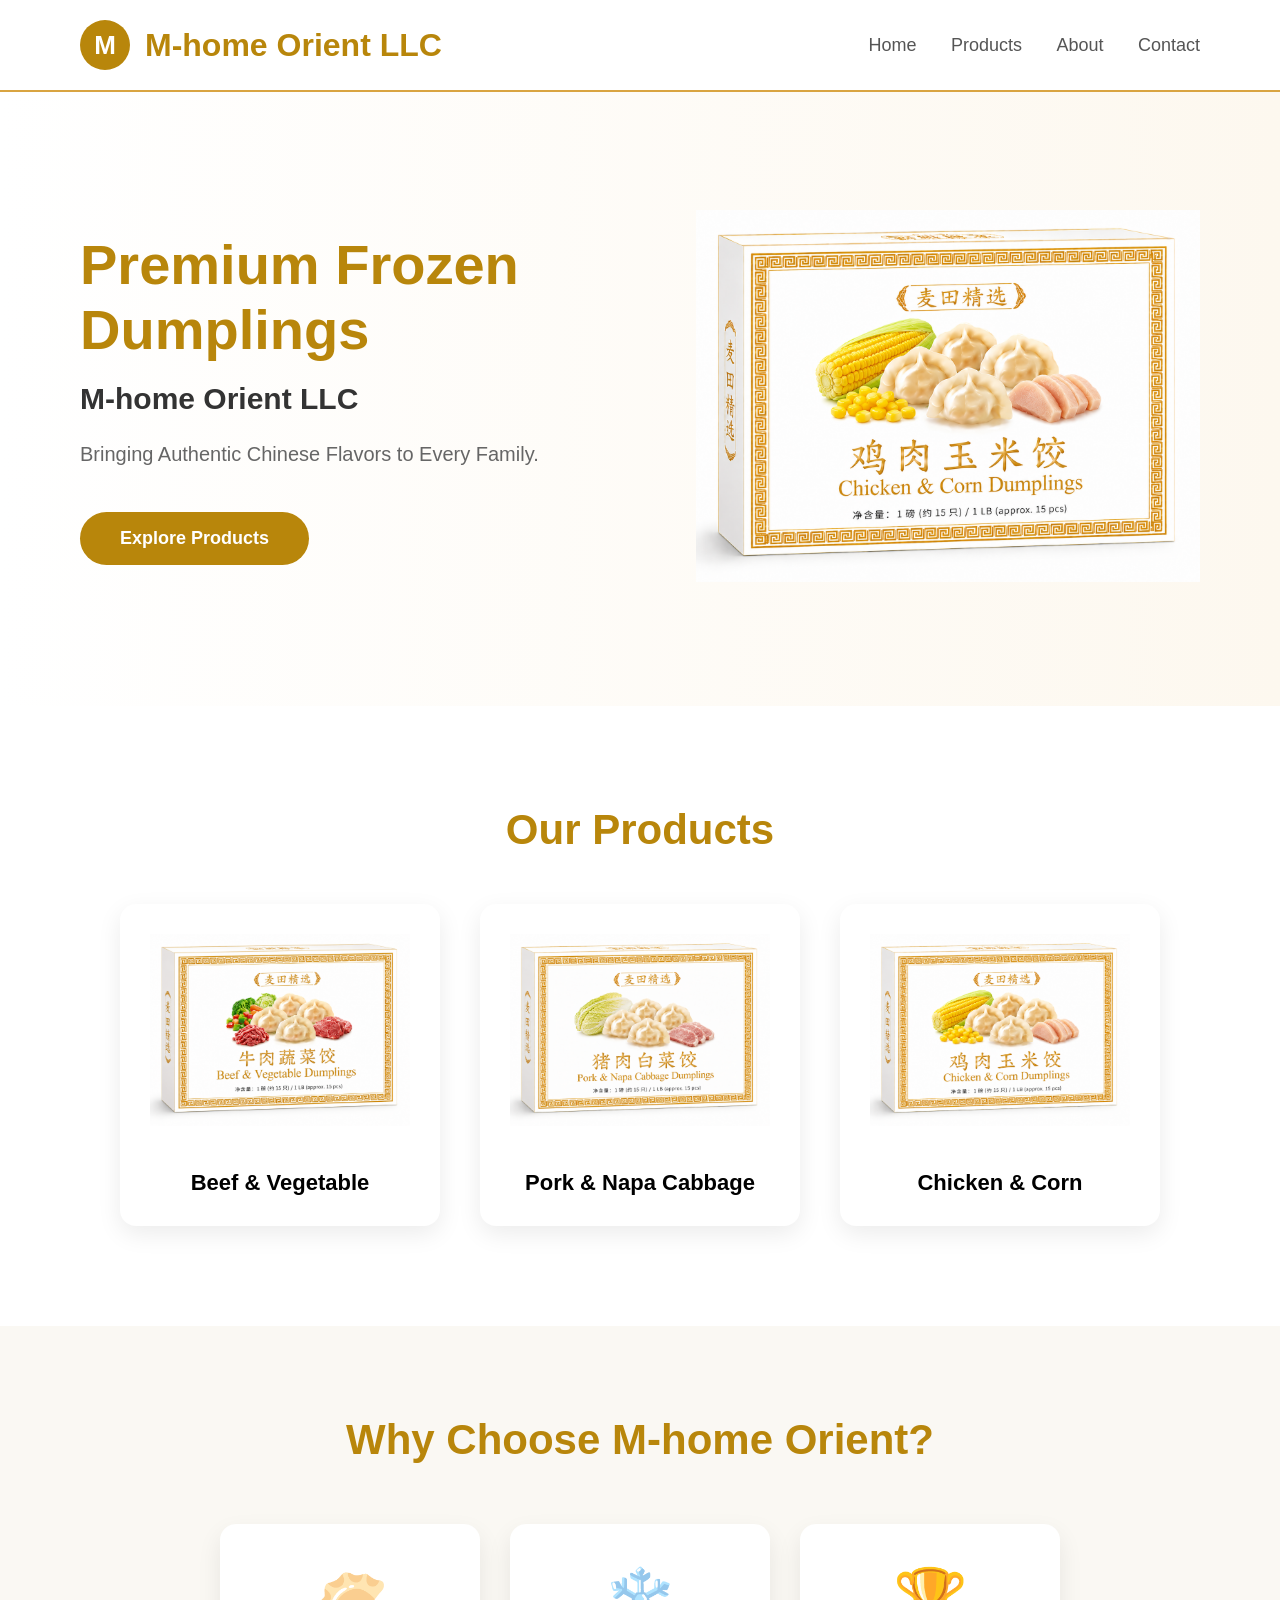
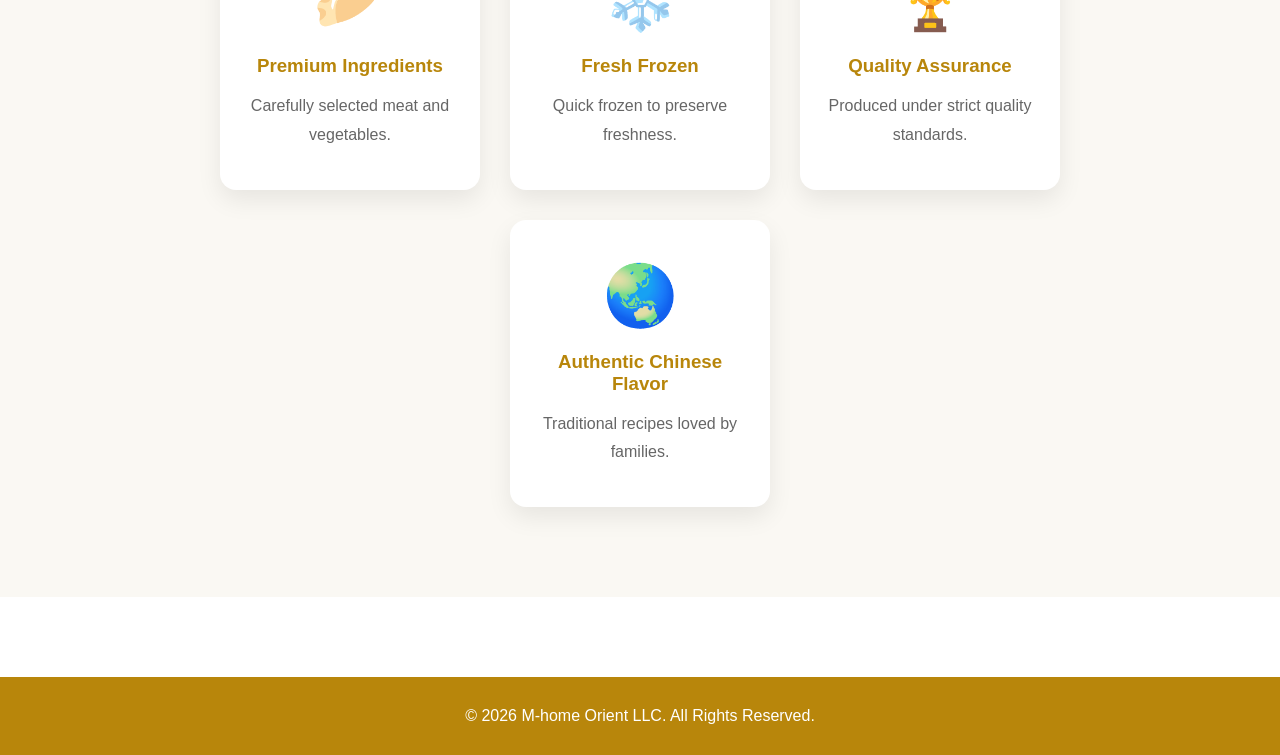
==== index.html @ da1ca9e5 "Add files via upload Initial website" ====
<!DOCTYPE html>
<html lang="en">

<head>

	<meta charset="UTF-8">

	<meta name="viewport" content="width=device-width, initial-scale=1.0">

	<title>M-home Orient LLC</title>

	<link rel="stylesheet" href="assets/css/style.css">

</head>

<body>

	<header>

		<div class="logo">

    <span class="logo-icon">M</span>

    M-home Orient LLC

</div>

		<nav>

			<a href="#">Home</a>

			<a href="products.html">Products</a>

			<a href="#">About</a>

			<a href="#">Contact</a>

		</nav>

	</header>
<section class="hero">

    <div class="hero-text">

        <h1>Premium Frozen Dumplings</h1>

        <h2>M-home Orient LLC</h2>

        <p>
            Bringing Authentic Chinese Flavors to Every Family.
        </p>

        <a href="#" class="btn">Explore Products</a>

    </div>

    <div class="hero-image">

        <img src="assets/images/chicken-box.png" alt="Chicken Dumplings">

    </div>

</section>
<section class="products">

    <h2>Our Products</h2>

    <div class="product-list">

        <div class="product-card">
            <img src="assets/images/beef-box.png">
            <h3>Beef & Vegetable</h3>
        </div>

        <div class="product-card">
            <img src="assets/images/pork-box.png">
            <h3>Pork & Napa Cabbage</h3>
        </div>

        <div class="product-card">
            <img src="assets/images/chicken-box.png">
            <h3>Chicken & Corn</h3>
        </div>

    </div>

</section>
<section class="why-us">

    <h2>Why Choose M-home Orient?</h2>

    <div class="features">

        <div class="feature">
            <div class="icon">🥟</div>
            <h3>Premium Ingredients</h3>
            <p>Carefully selected meat and vegetables.</p>
        </div>

        <div class="feature">
            <div class="icon">❄️</div>
            <h3>Fresh Frozen</h3>
            <p>Quick frozen to preserve freshness.</p>
        </div>

        <div class="feature">
            <div class="icon">🏆</div>
            <h3>Quality Assurance</h3>
            <p>Produced under strict quality standards.</p>
        </div>

        <div class="feature">
            <div class="icon">🌏</div>
            <h3>Authentic Chinese Flavor</h3>
            <p>Traditional recipes loved by families.</p>
        </div>

    </div>

</section>
<footer>

    <p>© 2026 M-home Orient LLC. All Rights Reserved.</p>

</footer>
</body>

</html>
---- assets/css/style.css ----
*{
    margin:0;
    padding:0;
    box-sizing:border-box;
}

body{

    font-family:Arial,sans-serif;

    background:#ffffff;

    padding-top:90px;

}

header{

    position: fixed;

    top: 0;

    left: 0;

    width: 100%;

    display:flex;

    justify-content:space-between;

    align-items:center;

    padding:20px 80px;

    background:white;

    border-bottom:2px solid #d9a441;

    z-index:1000;

}

.logo{

    font-size:32px;

    font-weight:bold;

    color:#b8860b;

}

nav a{

    text-decoration:none;

    margin-left:30px;

    color:#555;

    font-size:18px;

}

nav a:hover{

    color:#b8860b;

}
/* Hero */

.hero{

    display:flex;

    justify-content:space-between;

    align-items:center;

    padding:120px 80px;

    background:linear-gradient(to right,#fff,#fdf8ef);

}

.hero-text{

    width:50%;

}

.hero-text h1{

    font-size:56px;

    color:#B8860B;

    margin-bottom:20px;

}

.hero-text h2{

    font-size:30px;

    color:#333;

    margin-bottom:20px;

}

.hero-text p{

    font-size:20px;

    color:#666;

    line-height:1.8;

    margin-bottom:40px;

}

.btn{

    display:inline-block;

    background:#B8860B;

    color:white;

    padding:16px 40px;

    border-radius:40px;

    text-decoration:none;

    font-size:18px;

    font-weight:bold;

    transition:.3s;

}

.btn:hover{

    transform:translateY(-3px);

    box-shadow:0 10px 25px rgba(184,134,11,.4);

}

.hero-image{

    width:45%;

}

.hero-image img{

    width:100%;

    animation:float 4s ease-in-out infinite;

}
.products{

    padding:100px 80px;

    text-align:center;

}

.products h2{

    font-size:42px;

    color:#B8860B;

    margin-bottom:50px;

}

.product-list{

    display:flex;

    justify-content:center;

    gap:40px;

}

.product-card{

    width:320px;

    background:white;

    border-radius:15px;

    box-shadow:0 5px 20px rgba(0,0,0,.08);

    padding:20px;

    transition:.3s;

}

.product-card:hover{

    transform:translateY(-8px);

}

.product-card img{

    width:100%;

}

.product-card h3{

    margin-top:20px;

    font-size:22px;

}
.logo{

    display:flex;

    align-items:center;

    font-size:32px;

    font-weight:bold;

    color:#B8860B;

}

.logo-icon{

    width:50px;

    height:50px;

    background:#B8860B;

    color:white;

    border-radius:50%;

    display:flex;

    align-items:center;

    justify-content:center;

    margin-right:15px;

    font-size:26px;

}
@keyframes float{

    0%{

        transform:translateY(0);

    }

    50%{

        transform:translateY(-12px);

    }

    100%{

        transform:translateY(0);

    }

}
/* Why Choose Us */

.why-us{

    padding:90px 80px;

    background:#faf8f3;

    text-align:center;

}

.why-us h2{

    font-size:42px;

    color:#B8860B;

    margin-bottom:60px;

}

.features{

    display:flex;

    justify-content:center;

    gap:30px;

    flex-wrap:wrap;

}

.feature{

    width:260px;

    background:white;

    padding:40px 25px;

    border-radius:16px;

    box-shadow:0 10px 25px rgba(0,0,0,.08);

    transition:.3s;

}

.feature:hover{

    transform:translateY(-10px);

}

.icon{

    font-size:60px;

    margin-bottom:20px;

}

.feature h3{

    color:#B8860B;

    margin-bottom:15px;

}

.feature p{

    color:#666;

    line-height:1.8;

}
footer{

    background:#B8860B;

    color:white;

    text-align:center;

    padding:30px;

    margin-top:80px;

}
/* Products Page */

.page-title{

    text-align:center;

    padding:130px 20px 60px;

}

.page-title h1{

    font-size:52px;

    color:#B8860B;

    margin-bottom:15px;

}

.page-title p{

    color:#777;

    font-size:22px;

}

.products-page{

    display:grid;

    grid-template-columns:repeat(3,1fr);

    gap:40px;

    padding:40px 80px 100px;

}

.product-card{

    background:white;

    border-radius:16px;

    box-shadow:0 8px 25px rgba(0,0,0,.08);

    padding:30px;

    text-align:center;

    transition:.3s;

}

.product-card:hover{

    transform:translateY(-10px);

}

.product-card img{

    width:100%;

    margin-bottom:20px;

}

.product-card h2{

    font-size:26px;

    color:#B8860B;

    margin-bottom:20px;

}

.product-card p{

    line-height:2;

    color:#555;

    margin-bottom:30px;

}

.active{

    color:#B8860B !important;

    font-weight:bold;

}
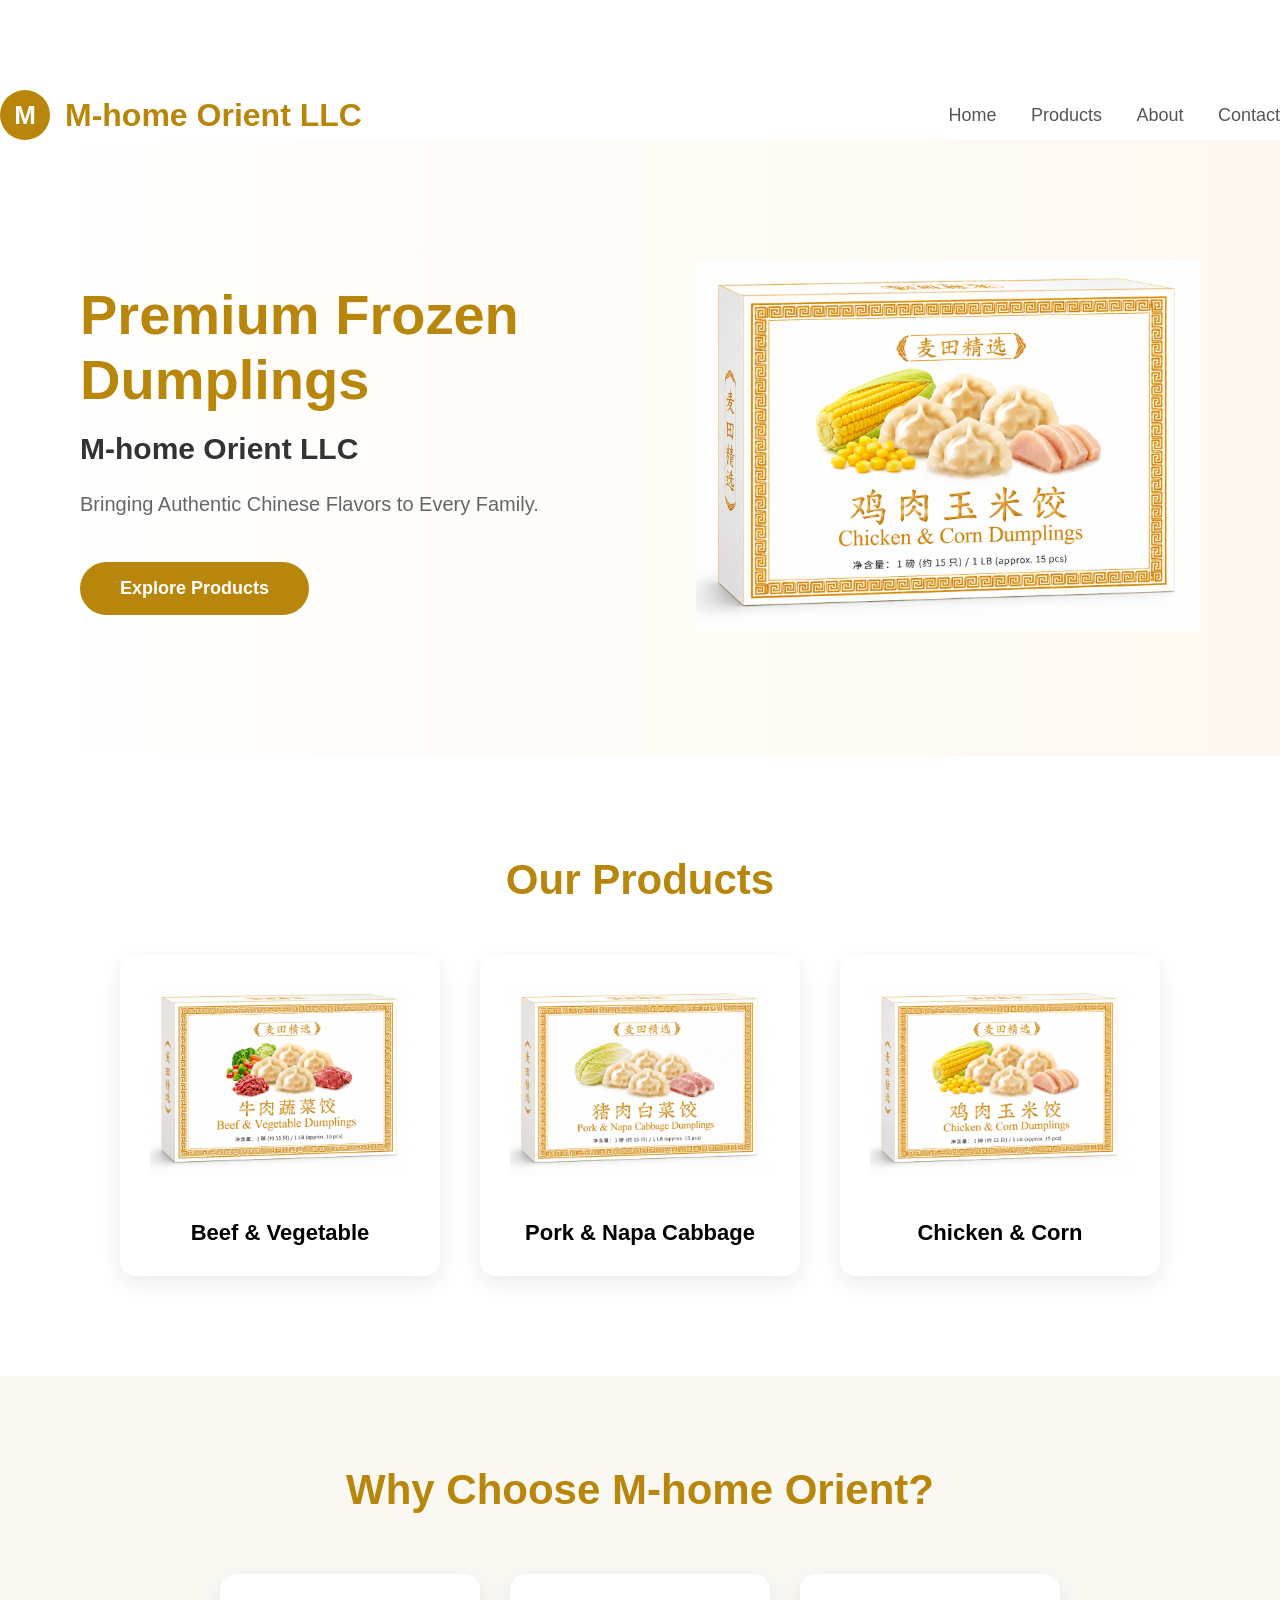
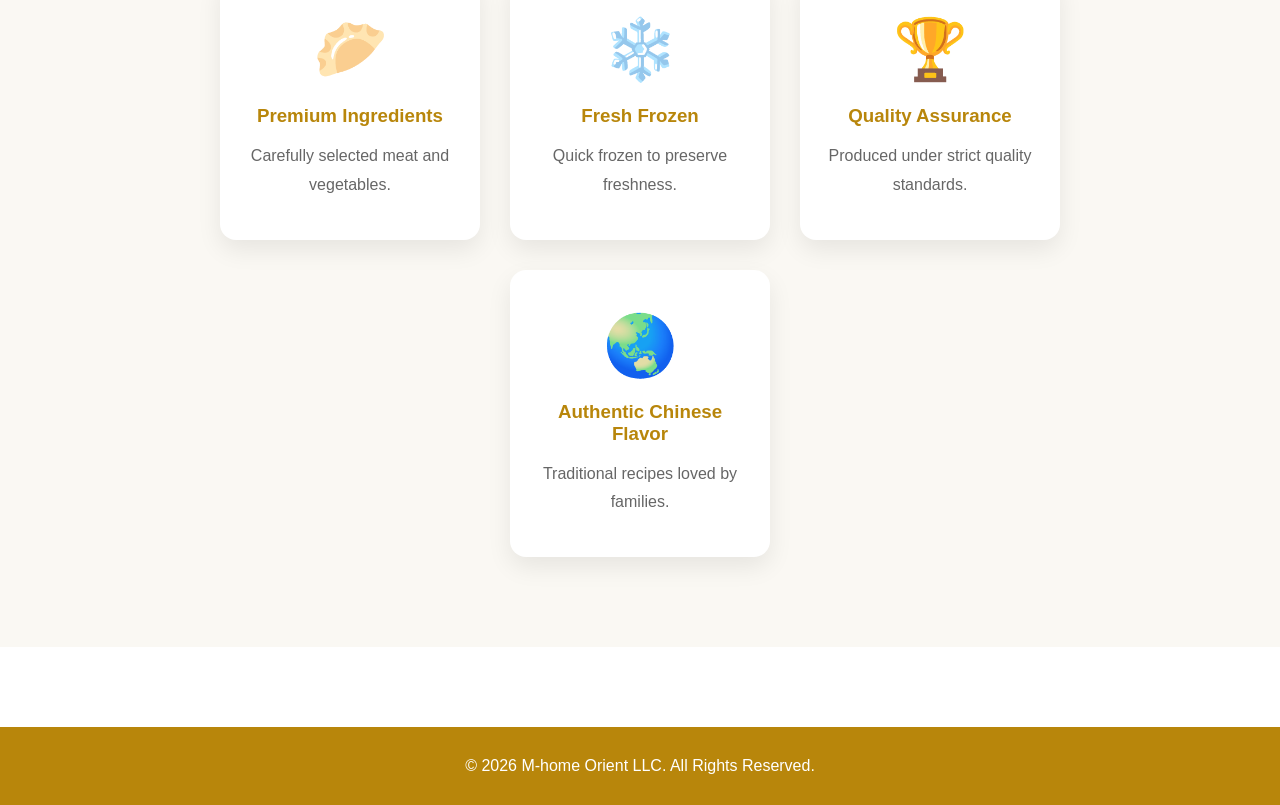
==== commit df8345a8: "Add files via upload Update contact page and company information" ====
--- a/index.html
+++ b/index.html
@@ -33,7 +33,7 @@
 
 			<a href="#">About</a>
 
-			<a href="#">Contact</a>
+			<a href="contact.html">Contact</a>
 
 		</nav>
 
--- a/assets/css/style.css
+++ b/assets/css/style.css
@@ -16,461 +16,661 @@
 
 header{
 
-    position: fixed;
-
-    top: 0;
-
-    left: 0;
-
-    width: 100%;
-
     display:flex;
 
     justify-content:space-between;
 
     align-items:center;
 
-    padding:20px 80px;
+    flex-wrap:wrap;
+
+}
+
+.logo{
+
+    font-size:32px;
+
+    font-weight:bold;
+
+    color:#b8860b;
+
+}
+
+nav a{
+
+    text-decoration:none;
+
+    margin-left:30px;
+
+    color:#555;
+
+    font-size:18px;
+
+}
+
+nav a:hover{
+
+    color:#b8860b;
+
+}
+/* Hero */
+
+.hero{
+
+    display:flex;
+
+    justify-content:space-between;
+
+    align-items:center;
+
+    padding:120px 80px;
+
+    background:linear-gradient(to right,#fff,#fdf8ef);
+
+}
+
+.hero-text{
+
+    width:50%;
+
+}
+
+.hero-text h1{
+
+    font-size:56px;
+
+    color:#B8860B;
+
+    margin-bottom:20px;
+
+}
+
+.hero-text h2{
+
+    font-size:30px;
+
+    color:#333;
+
+    margin-bottom:20px;
+
+}
+
+.hero-text p{
+
+    font-size:20px;
+
+    color:#666;
+
+    line-height:1.8;
+
+    margin-bottom:40px;
+
+}
+
+.btn{
+
+    display:inline-block;
+
+    background:#B8860B;
+
+    color:white;
+
+    padding:16px 40px;
+
+    border-radius:40px;
+
+    text-decoration:none;
+
+    font-size:18px;
+
+    font-weight:bold;
+
+    transition:.3s;
+
+}
+
+.btn:hover{
+
+    transform:translateY(-3px);
+
+    box-shadow:0 10px 25px rgba(184,134,11,.4);
+
+}
+
+.hero-image{
+
+    width:45%;
+
+}
+
+.hero-image img{
+
+    width:100%;
+
+    animation:float 4s ease-in-out infinite;
+
+}
+.products{
+
+    padding:100px 80px;
+
+    text-align:center;
+
+}
+
+.products h2{
+
+    font-size:42px;
+
+    color:#B8860B;
+
+    margin-bottom:50px;
+
+}
+
+.product-list{
+
+    display:flex;
+
+    justify-content:center;
+
+    gap:40px;
+
+}
+
+.product-card{
+
+    width:320px;
 
     background:white;
 
-    border-bottom:2px solid #d9a441;
-
-    z-index:1000;
-
-}
-
+    border-radius:15px;
+
+    box-shadow:0 5px 20px rgba(0,0,0,.08);
+
+    padding:20px;
+
+    transition:.3s;
+
+}
+
+.product-card:hover{
+
+    transform:translateY(-8px);
+
+}
+
+.product-card img{
+
+    width:100%;
+
+}
+
+.product-card h3{
+
+    margin-top:20px;
+
+    font-size:22px;
+
+}
 .logo{
 
+    display:flex;
+
+    align-items:center;
+
     font-size:32px;
 
     font-weight:bold;
 
-    color:#b8860b;
-
-}
-
-nav a{
-
-    text-decoration:none;
-
-    margin-left:30px;
+    color:#B8860B;
+
+}
+
+.logo-icon{
+
+    width:50px;
+
+    height:50px;
+
+    background:#B8860B;
+
+    color:white;
+
+    border-radius:50%;
+
+    display:flex;
+
+    align-items:center;
+
+    justify-content:center;
+
+    margin-right:15px;
+
+    font-size:26px;
+
+}
+@keyframes float{
+
+    0%{
+
+        transform:translateY(0);
+
+    }
+
+    50%{
+
+        transform:translateY(-12px);
+
+    }
+
+    100%{
+
+        transform:translateY(0);
+
+    }
+
+}
+/* Why Choose Us */
+
+.why-us{
+
+    padding:90px 80px;
+
+    background:#faf8f3;
+
+    text-align:center;
+
+}
+
+.why-us h2{
+
+    font-size:42px;
+
+    color:#B8860B;
+
+    margin-bottom:60px;
+
+}
+
+.features{
+
+    display:flex;
+
+    justify-content:center;
+
+    gap:30px;
+
+    flex-wrap:wrap;
+
+}
+
+.feature{
+
+    width:260px;
+
+    background:white;
+
+    padding:40px 25px;
+
+    border-radius:16px;
+
+    box-shadow:0 10px 25px rgba(0,0,0,.08);
+
+    transition:.3s;
+
+}
+
+.feature:hover{
+
+    transform:translateY(-10px);
+
+}
+
+.icon{
+
+    font-size:60px;
+
+    margin-bottom:20px;
+
+}
+
+.feature h3{
+
+    color:#B8860B;
+
+    margin-bottom:15px;
+
+}
+
+.feature p{
+
+    color:#666;
+
+    line-height:1.8;
+
+}
+footer{
+
+    background:#B8860B;
+
+    color:white;
+
+    text-align:center;
+
+    padding:30px;
+
+    margin-top:80px;
+
+}
+/* Products Page */
+
+.page-title{
+
+    text-align:center;
+
+    padding:130px 20px 60px;
+
+}
+
+.page-title h1{
+
+    font-size:52px;
+
+    color:#B8860B;
+
+    margin-bottom:15px;
+
+}
+
+.page-title p{
+
+    color:#777;
+
+    font-size:22px;
+
+}
+
+.products-page{
+
+    display:grid;
+
+    grid-template-columns:repeat(3,1fr);
+
+    gap:40px;
+
+    padding:40px 80px 100px;
+
+}
+
+.product-card{
+
+    background:white;
+
+    border-radius:16px;
+
+    box-shadow:0 8px 25px rgba(0,0,0,.08);
+
+    padding:30px;
+
+    text-align:center;
+
+    transition:.3s;
+
+}
+
+.product-card:hover{
+
+    transform:translateY(-10px);
+
+}
+
+.product-card img{
+
+    width:100%;
+
+    margin-bottom:20px;
+
+}
+
+.product-card h2{
+
+    font-size:26px;
+
+    color:#B8860B;
+
+    margin-bottom:20px;
+
+}
+
+.product-card p{
+
+    line-height:2;
 
     color:#555;
 
-    font-size:18px;
-
-}
-
-nav a:hover{
-
-    color:#b8860b;
-
-}
-/* Hero */
-
-.hero{
+    margin-bottom:30px;
+
+}
+
+.active{
+
+    color:#B8860B !important;
+
+    font-weight:bold;
+
+}
+/* =========================
+   Mobile Responsive
+========================= */
+
+@media (max-width:768px){
+
+    header{
+
+        flex-direction:column;
+
+        padding:20px;
+
+    }
+
+    nav{
+
+        margin-top:15px;
+
+    }
+
+    nav a{
+
+        margin:10px;
+
+        font-size:16px;
+
+    }
+
+    .hero{
+
+        flex-direction:column;
+
+        padding:40px 20px;
+
+        text-align:center;
+
+    }
+
+    .hero-text{
+
+        width:100%;
+
+    }
+
+    .hero-text h1{
+
+        font-size:36px;
+
+    }
+
+    .hero-text h2{
+
+        font-size:24px;
+
+    }
+
+    .hero-text p{
+
+        font-size:18px;
+
+    }
+
+    .hero-image{
+
+        width:90%;
+
+        margin-top:30px;
+
+    }
+
+    .products{
+
+        padding:50px 20px;
+
+    }
+
+    .product-list{
+
+        flex-direction:column;
+
+        align-items:center;
+
+    }
+
+    .product-card{
+
+        width:100%;
+
+        max-width:360px;
+
+    }
+
+    .features{
+
+        flex-direction:column;
+
+        align-items:center;
+
+    }
+
+    .feature{
+
+        width:100%;
+
+        max-width:360px;
+
+    }
+
+}
+@media (max-width:768px){
+
+    .products-page{
+
+        grid-template-columns:1fr;
+
+        padding:20px;
+
+    }
+
+}
+/* Contact */
+
+.contact-container{
 
     display:flex;
 
     justify-content:space-between;
 
-    align-items:center;
-
-    padding:120px 80px;
-
-    background:linear-gradient(to right,#fff,#fdf8ef);
-
-}
-
-.hero-text{
-
-    width:50%;
-
-}
-
-.hero-text h1{
-
-    font-size:56px;
-
-    color:#B8860B;
+    gap:60px;
+
+    padding:60px 80px 100px;
+
+}
+
+.contact-info{
+
+    flex:1;
+
+}
+
+.contact-info h2{
+
+    color:#B8860B;
+
+    margin-bottom:30px;
+
+    font-size:34px;
+
+}
+
+.contact-info p{
+
+    margin-bottom:25px;
+
+    line-height:1.8;
+
+    color:#555;
+
+}
+
+.contact-form{
+
+    flex:1;
+
+}
+
+.contact-form form{
+
+    display:flex;
+
+    flex-direction:column;
+
+}
+
+.contact-form input,
+
+.contact-form textarea{
+
+    padding:15px;
 
     margin-bottom:20px;
 
-}
-
-.hero-text h2{
-
-    font-size:30px;
-
-    color:#333;
-
-    margin-bottom:20px;
-
-}
-
-.hero-text p{
-
-    font-size:20px;
-
-    color:#666;
-
-    line-height:1.8;
-
-    margin-bottom:40px;
-
-}
-
-.btn{
-
-    display:inline-block;
-
-    background:#B8860B;
-
-    color:white;
-
-    padding:16px 40px;
-
-    border-radius:40px;
-
-    text-decoration:none;
-
-    font-size:18px;
-
-    font-weight:bold;
-
-    transition:.3s;
-
-}
-
-.btn:hover{
-
-    transform:translateY(-3px);
-
-    box-shadow:0 10px 25px rgba(184,134,11,.4);
-
-}
-
-.hero-image{
-
-    width:45%;
-
-}
-
-.hero-image img{
-
-    width:100%;
-
-    animation:float 4s ease-in-out infinite;
-
-}
-.products{
-
-    padding:100px 80px;
-
-    text-align:center;
-
-}
-
-.products h2{
-
-    font-size:42px;
-
-    color:#B8860B;
-
-    margin-bottom:50px;
-
-}
-
-.product-list{
-
-    display:flex;
-
-    justify-content:center;
-
-    gap:40px;
-
-}
-
-.product-card{
-
-    width:320px;
-
-    background:white;
-
-    border-radius:15px;
-
-    box-shadow:0 5px 20px rgba(0,0,0,.08);
-
-    padding:20px;
-
-    transition:.3s;
-
-}
-
-.product-card:hover{
-
-    transform:translateY(-8px);
-
-}
-
-.product-card img{
-
-    width:100%;
-
-}
-
-.product-card h3{
-
-    margin-top:20px;
-
-    font-size:22px;
-
-}
-.logo{
-
-    display:flex;
-
-    align-items:center;
-
-    font-size:32px;
-
-    font-weight:bold;
-
-    color:#B8860B;
-
-}
-
-.logo-icon{
-
-    width:50px;
-
-    height:50px;
-
-    background:#B8860B;
-
-    color:white;
-
-    border-radius:50%;
-
-    display:flex;
-
-    align-items:center;
-
-    justify-content:center;
-
-    margin-right:15px;
-
-    font-size:26px;
-
-}
-@keyframes float{
-
-    0%{
-
-        transform:translateY(0);
-
-    }
-
-    50%{
-
-        transform:translateY(-12px);
-
-    }
-
-    100%{
-
-        transform:translateY(0);
-
-    }
-
-}
-/* Why Choose Us */
-
-.why-us{
-
-    padding:90px 80px;
-
-    background:#faf8f3;
-
-    text-align:center;
-
-}
-
-.why-us h2{
-
-    font-size:42px;
-
-    color:#B8860B;
-
-    margin-bottom:60px;
-
-}
-
-.features{
-
-    display:flex;
-
-    justify-content:center;
-
-    gap:30px;
-
-    flex-wrap:wrap;
-
-}
-
-.feature{
-
-    width:260px;
-
-    background:white;
-
-    padding:40px 25px;
-
-    border-radius:16px;
-
-    box-shadow:0 10px 25px rgba(0,0,0,.08);
-
-    transition:.3s;
-
-}
-
-.feature:hover{
-
-    transform:translateY(-10px);
-
-}
-
-.icon{
-
-    font-size:60px;
-
-    margin-bottom:20px;
-
-}
-
-.feature h3{
-
-    color:#B8860B;
-
-    margin-bottom:15px;
-
-}
-
-.feature p{
-
-    color:#666;
-
-    line-height:1.8;
-
-}
-footer{
-
-    background:#B8860B;
-
-    color:white;
-
-    text-align:center;
-
-    padding:30px;
-
-    margin-top:80px;
-
-}
-/* Products Page */
-
-.page-title{
-
-    text-align:center;
-
-    padding:130px 20px 60px;
-
-}
-
-.page-title h1{
-
-    font-size:52px;
-
-    color:#B8860B;
-
-    margin-bottom:15px;
-
-}
-
-.page-title p{
-
-    color:#777;
-
-    font-size:22px;
-
-}
-
-.products-page{
-
-    display:grid;
-
-    grid-template-columns:repeat(3,1fr);
-
-    gap:40px;
-
-    padding:40px 80px 100px;
-
-}
-
-.product-card{
-
-    background:white;
-
-    border-radius:16px;
-
-    box-shadow:0 8px 25px rgba(0,0,0,.08);
-
-    padding:30px;
-
-    text-align:center;
-
-    transition:.3s;
-
-}
-
-.product-card:hover{
-
-    transform:translateY(-10px);
-
-}
-
-.product-card img{
-
-    width:100%;
-
-    margin-bottom:20px;
-
-}
-
-.product-card h2{
-
-    font-size:26px;
-
-    color:#B8860B;
-
-    margin-bottom:20px;
-
-}
-
-.product-card p{
-
-    line-height:2;
-
-    color:#555;
-
-    margin-bottom:30px;
-
-}
-
-.active{
-
-    color:#B8860B !important;
-
-    font-weight:bold;
+    border:1px solid #ddd;
+
+    border-radius:8px;
+
+    font-size:16px;
+
+}
+
+.contact-form textarea{
+
+    resize:vertical;
+
+}
+
+.contact-form button{
+
+    border:none;
+
+    cursor:pointer;
+
+}
+@media (max-width:768px){
+
+.contact-container{
+
+    flex-direction:column;
+
+    padding:30px 20px;
+
+}
 
 }
